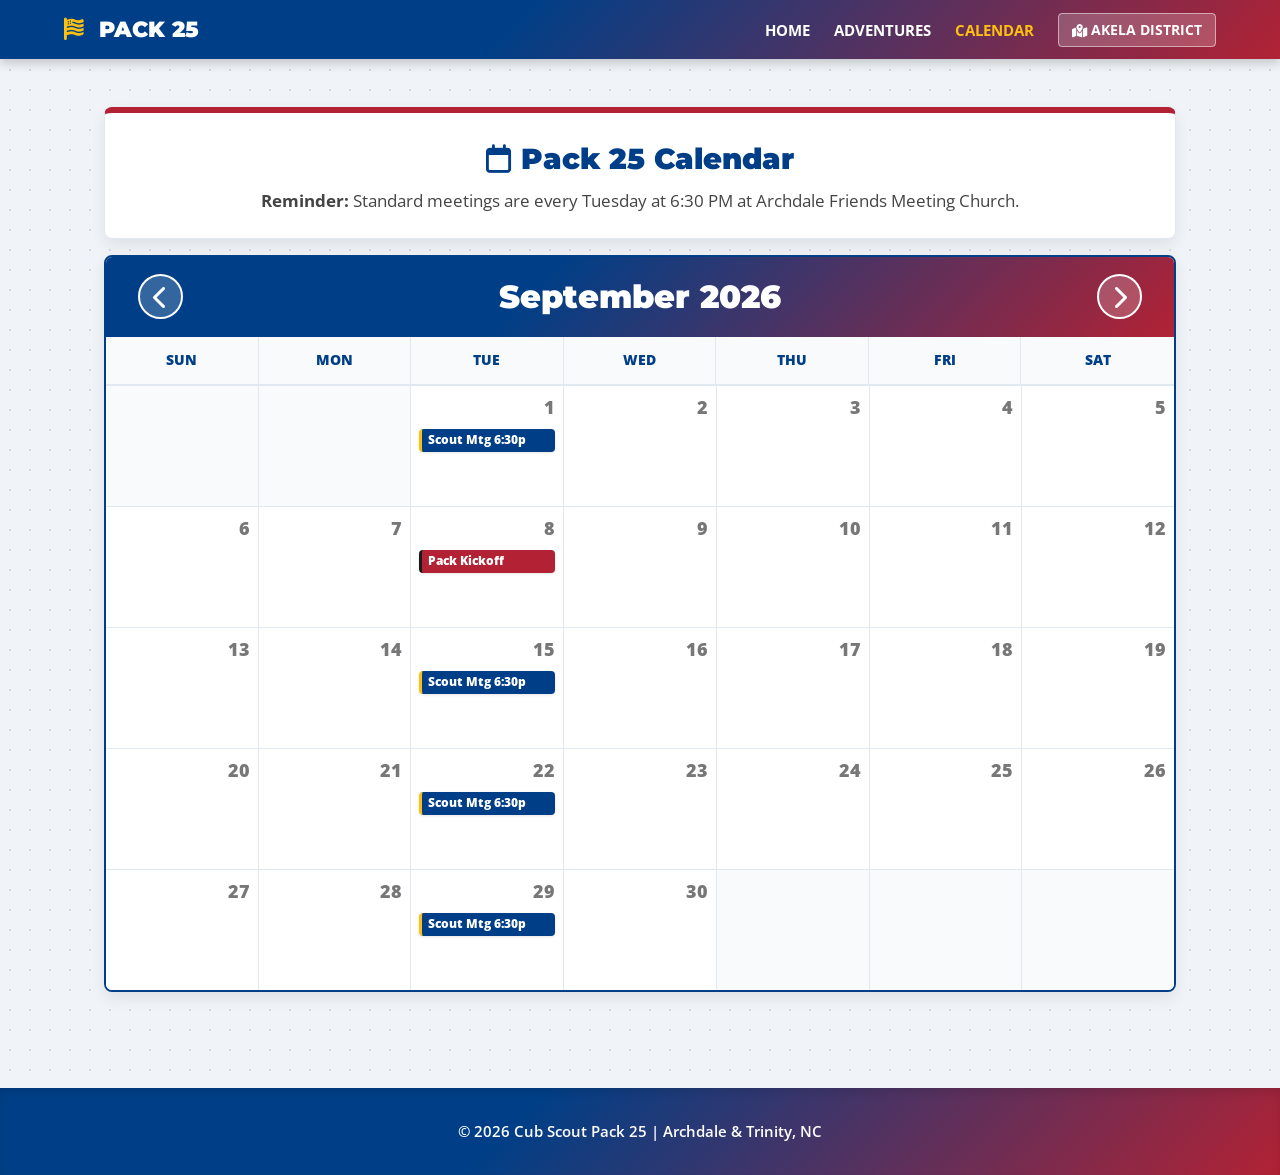
==== calendar.html @ d4fc346e "Add files via upload" ====
<!DOCTYPE html>
<html lang="en">
<head>
    <meta charset="UTF-8">
    <meta name="viewport" content="width=device-width, initial-scale=1.0">
    <title>Traditional Calendar | Pack 25</title>
    <link rel="stylesheet" href="styles.css">
    <link href="https://fonts.googleapis.com/css2?family=Alfa+Slab+One&family=Montserrat:wght@600;800;900&family=Open+Sans:wght@400;600;700&display=swap" rel="stylesheet">
    <link rel="stylesheet" href="https://cdnjs.cloudflare.com/ajax/libs/font-awesome/6.4.0/css/all.min.css">
</head>
<body class="textured-bg">
    <nav class="navbar patriotic-bg">
        <div class="logo"><i class="fa-solid fa-flag-usa"></i> PACK 25</div>
        <ul class="nav-links">
            <li><a href="index.html">Home</a></li>
            <li><a href="dens.html">Adventures</a></li>
            <li><a href="calendar.html" class="active">Calendar</a></li>
            <li><a href="https://www.bsaonsc.org/akela" target="_blank" class="district-link"><i class="fa-solid fa-map-location-dot"></i> Akela District</a></li>
        </ul>
    </nav>

    <section class="section container">
        <div class="card title-card patriotic-card text-center mb-2">
            <h2><i class="fa-regular fa-calendar"></i> Pack 25 Calendar</h2>
            <p><strong>Reminder:</strong> Standard meetings are every Tuesday at 6:30 PM at Archdale Friends Meeting Church.</p>
        </div>
        
        <!-- Traditional Interactive Calendar -->
        <div class="interactive-calendar card">
            <div class="calendar-header patriotic-bg">
                <button id="prev-month" class="btn-cal"><i class="fa-solid fa-chevron-left"></i></button>
                <h2 id="month-year-display">September 2026</h2>
                <button id="next-month" class="btn-cal"><i class="fa-solid fa-chevron-right"></i></button>
            </div>
            <div class="calendar-days-header">
                <div>Sun</div><div>Mon</div><div>Tue</div><div>Wed</div><div>Thu</div><div>Fri</div><div>Sat</div>
            </div>
            <div id="calendar-grid" class="calendar-grid">
                <!-- Populated via JS -->
            </div>
        </div>

    </section>

    <footer class="footer patriotic-bg mt-4">
        <p>&copy; 2026 Cub Scout Pack 25 | Archdale & Trinity, NC</p>
    </footer>

    <script src="script.js"></script>
</body>
</html>
---- styles.css ----
:root {
    --primary: #003F87; /* Scout Blue */
    --secondary: #FDC010; /* Scout Gold */
    --patriotic-red: #B22234; /* Old Glory Red */
    --dark: #1A1A1A;
    --light: #F8FAFC;
    --white: #FFFFFF;
    --border: #E2E8F0;
}

* { margin: 0; padding: 0; box-sizing: border-box; }

body {
    font-family: 'Open Sans', sans-serif;
    color: var(--dark);
    background-color: var(--light);
    line-height: 1.5;
}

/* Texture pattern to eliminate "blank space" feel without clashing */
.textured-bg {
    background-color: #f0f4f8;
    background-image: radial-gradient(#d1d9e6 1px, transparent 1px);
    background-size: 20px 20px;
}

h1, h2, h3, .logo { font-family: 'Montserrat', sans-serif; }
.hero h1 { font-family: 'Alfa Slab One', cursive; letter-spacing: 2px; }

.patriotic-bg { background: linear-gradient(135deg, var(--primary) 40%, var(--patriotic-red) 100%); color: var(--white); }
.patriotic-text { text-shadow: 2px 2px 0px var(--patriotic-red), -1px -1px 0px var(--dark); }

.text-center { text-align: center; }
.mt-2 { margin-top: 1.5rem; }
.mt-4 { margin-top: 3rem; }
.pt-0 { padding-top: 0 !important; }

/* Navbar */
.navbar {
    padding: 0.8rem 5%;
    display: flex;
    justify-content: space-between;
    align-items: center;
    position: sticky;
    top: 0;
    z-index: 1000;
    box-shadow: 0 4px 10px rgba(0,0,0,0.2);
}
.logo { font-size: 1.4rem; font-weight: 900; }
.logo i { color: var(--secondary); margin-right: 8px; }
.nav-links { list-style: none; display: flex; gap: 1.5rem; margin: 0; align-items: center;}
.nav-links a { color: var(--white); text-decoration: none; font-weight: 700; font-size: 0.95rem; text-transform: uppercase; transition: 0.2s;}
.nav-links a:hover, .nav-links a.active { color: var(--secondary); }
.district-link { background: rgba(255,255,255,0.2); padding: 0.4rem 0.8rem; border-radius: 4px; font-size: 0.85rem !important; border: 1px solid rgba(255,255,255,0.5);}
.district-link:hover { background: var(--white); color: var(--primary) !important; }

/* Hero */
.hero {
    background: linear-gradient(rgba(0, 34, 75, 0.85), rgba(0, 34, 75, 0.85)), url('https://www.transparenttextures.com/patterns/stardust.png');
    background-color: var(--primary);
    padding: 5rem 20px;
    text-align: center;
    color: var(--white);
    border-bottom: 6px solid var(--patriotic-red);
    box-shadow: inset 0 -10px 20px rgba(0,0,0,0.2);
}
.hero-content { max-width: 800px; margin: 0 auto; }
.hero h1 { font-size: 4.5rem; color: var(--white); margin-bottom: 0.5rem; line-height: 1.1; }
.hero .subtitle { font-size: 1.3rem; font-weight: 800; margin-bottom: 2rem; color: var(--secondary); text-transform: uppercase; letter-spacing: 1px;}
.hero-buttons { display: flex; gap: 1rem; justify-content: center; }

/* Buttons */
.btn { display: inline-block; padding: 0.8rem 1.8rem; border-radius: 6px; text-decoration: none; font-weight: 800; font-size: 1rem; text-transform: uppercase; transition: 0.2s; text-align: center; border: none; cursor: pointer;}
.btn-primary { background: var(--secondary); color: var(--primary); box-shadow: 0 4px 6px rgba(0,0,0,0.1); }
.btn-primary:hover { background: var(--white); transform: translateY(-2px); }
.btn-red { background: var(--patriotic-red); color: var(--white); box-shadow: 0 4px 6px rgba(0,0,0,0.1); }
.btn-red:hover { background: var(--white); color: var(--patriotic-red); transform: translateY(-2px); }
.btn-white { background: var(--white); color: var(--primary); }
.btn-white:hover { background: var(--secondary); color: var(--primary); }
.btn-full { display: block; width: 100%; margin-top: 1rem; }

/* Layout & Cards */
.section { padding: 3rem 5%; }
.container { max-width: 1200px; margin: 0 auto; }
.grid-2-uneven { display: grid; grid-template-columns: 3fr 2fr; gap: 2rem; align-items: start; }
.grid-3 { display: grid; grid-template-columns: repeat(auto-fit, minmax(300px, 1fr)); gap: 1.5rem; }
.grid-4 { display: grid; grid-template-columns: repeat(auto-fit, minmax(240px, 1fr)); gap: 1.5rem; }

.card { background: var(--white); padding: 2rem; border-radius: 8px; box-shadow: 0 6px 15px rgba(0,0,0,0.08); border: 1px solid var(--border); }
.patriotic-card { border-top: 6px solid var(--patriotic-red); }
.card h2 { color: var(--primary); margin-bottom: 1rem; font-size: 1.8rem; font-weight: 900; display: flex; align-items: center; gap: 10px;}
.card h3 { color: var(--dark); font-size: 1.3rem; margin-bottom: 0.8rem;}
.card p { margin-bottom: 1rem; font-size: 1.05rem; color: #444; }

.divider { border: 0; height: 1px; background: var(--border); margin: 2rem 0; }

/* Location Box */
.location-box { background: var(--light); padding: 1.5rem; border-radius: 6px; border-left: 4px solid var(--primary); }
.meeting-time { font-size: 1.2rem !important; color: var(--patriotic-red) !important; margin-bottom: 0.5rem !important;}
.meeting-address { font-size: 1.1rem !important; line-height: 1.6; }

/* Action/Map Cards */
.map-card { padding: 0.5rem; border-top: 6px solid var(--primary); margin-bottom: 1.5rem;}
.action-card { color: var(--white); text-align: center; border-radius: 8px;}
.action-card h3 { color: var(--secondary); font-size: 1.6rem; }
.action-card p { color: var(--white); opacity: 0.9; margin-bottom: 1.5rem;}

.header-compact { text-align: center; margin-bottom: 2rem; }
.header-compact h2 { color: var(--primary); font-size: 2.5rem; font-weight: 900; text-transform: uppercase; }

/* Feature Cards */
.feature-card { text-align: center; padding: 2rem 1.5rem; border-bottom: 4px solid var(--secondary); transition: transform 0.3s;}
.feature-card:hover { transform: translateY(-5px); }
.card-icon { font-size: 3rem; color: var(--primary); margin-bottom: 1rem; }
.feature-card:nth-child(even) .card-icon { color: var(--patriotic-red); }

/* Dens */
.title-card { padding: 1.5rem; margin-bottom: 1rem; }
.title-card h2 { justify-content: center; margin-bottom: 0.5rem; }
.title-card p { margin-bottom: 0; }

.den-card { background: var(--white); border-radius: 8px; padding: 1.5rem; border: 1px solid var(--border); border-top: 5px solid var(--primary); box-shadow: 0 4px 10px rgba(0,0,0,0.05); }
.den-card:nth-child(even) { border-top-color: var(--patriotic-red); }
.highlight-card { background: #FFFAEC; border: 2px solid var(--secondary) !important; border-top: 5px solid var(--secondary) !important; box-shadow: 0 8px 20px rgba(253, 192, 16, 0.2);}
.den-header { display: flex; align-items: center; gap: 12px; margin-bottom: 0.2rem; }
.den-header h3 { font-size: 1.8rem; color: var(--primary); font-weight: 900; margin:0;}
.badge-icon { width: 40px; height: 40px; border-radius: 50%; background: var(--primary); color: var(--white); display: flex; align-items: center; justify-content: center; font-weight: 800; font-size: 1.2rem; }
.den-card:nth-child(even) .badge-icon { background: var(--patriotic-red); }
.grade { font-size: 0.95rem; color: #666; margin-bottom: 1rem; font-weight: 800; text-transform: uppercase; letter-spacing: 1px; border-bottom: 1px solid var(--border); padding-bottom: 0.5rem;}

.adv-list { list-style: none; display: flex; flex-direction: column; gap: 0.4rem; }
.adv-list a { display: block; padding: 0.6rem 1rem; background: var(--light); color: var(--primary); text-decoration: none; border-radius: 4px; font-weight: 700; font-size: 0.95rem; border: 1px solid var(--border); transition: 0.2s; }
.adv-list a::before { content: '\f08e'; font-family: 'Font Awesome 6 Free'; font-weight: 900; margin-right: 10px; color: #999; font-size: 0.8rem; }
.adv-list a:hover { background: var(--primary); color: var(--white); border-color: var(--primary); box-shadow: 0 2px 5px rgba(0,0,0,0.1);}
.adv-list a:hover::before { color: var(--secondary); }

/* Interactive Traditional Calendar */
.interactive-calendar { padding: 0; overflow: hidden; border: 2px solid var(--primary); }
.calendar-header { display: flex; justify-content: space-between; align-items: center; padding: 1rem 2rem; }
.calendar-header h2 { color: var(--white); margin: 0; font-size: 2rem; }
.btn-cal { background: rgba(255,255,255,0.2); border: 2px solid var(--white); color: var(--white); font-size: 1.5rem; width: 45px; height: 45px; border-radius: 50%; cursor: pointer; transition: 0.2s; display: flex; align-items: center; justify-content: center;}
.btn-cal:hover { background: var(--white); color: var(--primary); }

.calendar-days-header { display: grid; grid-template-columns: repeat(7, 1fr); background: var(--light); border-bottom: 2px solid var(--border); }
.calendar-days-header div { text-align: center; padding: 0.8rem 0; font-weight: 800; color: var(--primary); text-transform: uppercase; font-size: 0.9rem; border-right: 1px solid var(--border);}
.calendar-days-header div:last-child { border-right: none; }

.calendar-grid { display: grid; grid-template-columns: repeat(7, 1fr); background: var(--border); gap: 1px; }
.cal-cell { background: var(--white); min-height: 120px; padding: 0.5rem; display: flex; flex-direction: column; gap: 4px; transition: background 0.2s;}
.cal-cell:hover { background: #fcfcfc; }
.cal-cell.empty { background: var(--light); }
.cal-cell.today { background: #FFF9E6; }
.cal-date-num { font-weight: 800; color: #777; font-size: 1.1rem; align-self: flex-end; margin-bottom: 5px; }
.cal-cell.today .cal-date-num { color: var(--patriotic-red); background: var(--secondary); width: 25px; height: 25px; display: flex; align-items: center; justify-content: center; border-radius: 50%;}

.event-pill { font-size: 0.75rem; font-weight: 800; padding: 4px 6px; border-radius: 4px; color: var(--white); line-height: 1.2; word-wrap: break-word; box-shadow: 0 1px 3px rgba(0,0,0,0.1);}
.event-special { background-color: var(--patriotic-red); border-left: 3px solid var(--dark); }
.event-meeting { background-color: var(--primary); border-left: 3px solid var(--secondary); }

/* Footer */
.footer { padding: 2rem; text-align: center; font-size: 0.95rem; font-weight: 600; box-shadow: inset 0 5px 10px rgba(0,0,0,0.1);}

@media (max-width: 900px) {
    .grid-2-uneven { grid-template-columns: 1fr; }
    .hero h1 { font-size: 3.5rem; }
}
@media (max-width: 768px) {
    .nav-links { display: none; }
    .hero h1 { font-size: 2.8rem; }
    .cal-cell { min-height: 80px; padding: 0.2rem; }
    .cal-date-num { font-size: 0.9rem; }
    .event-pill { font-size: 0.65rem; padding: 2px 4px; }
    .calendar-days-header div { font-size: 0.7rem; padding: 0.5rem 0;}
}
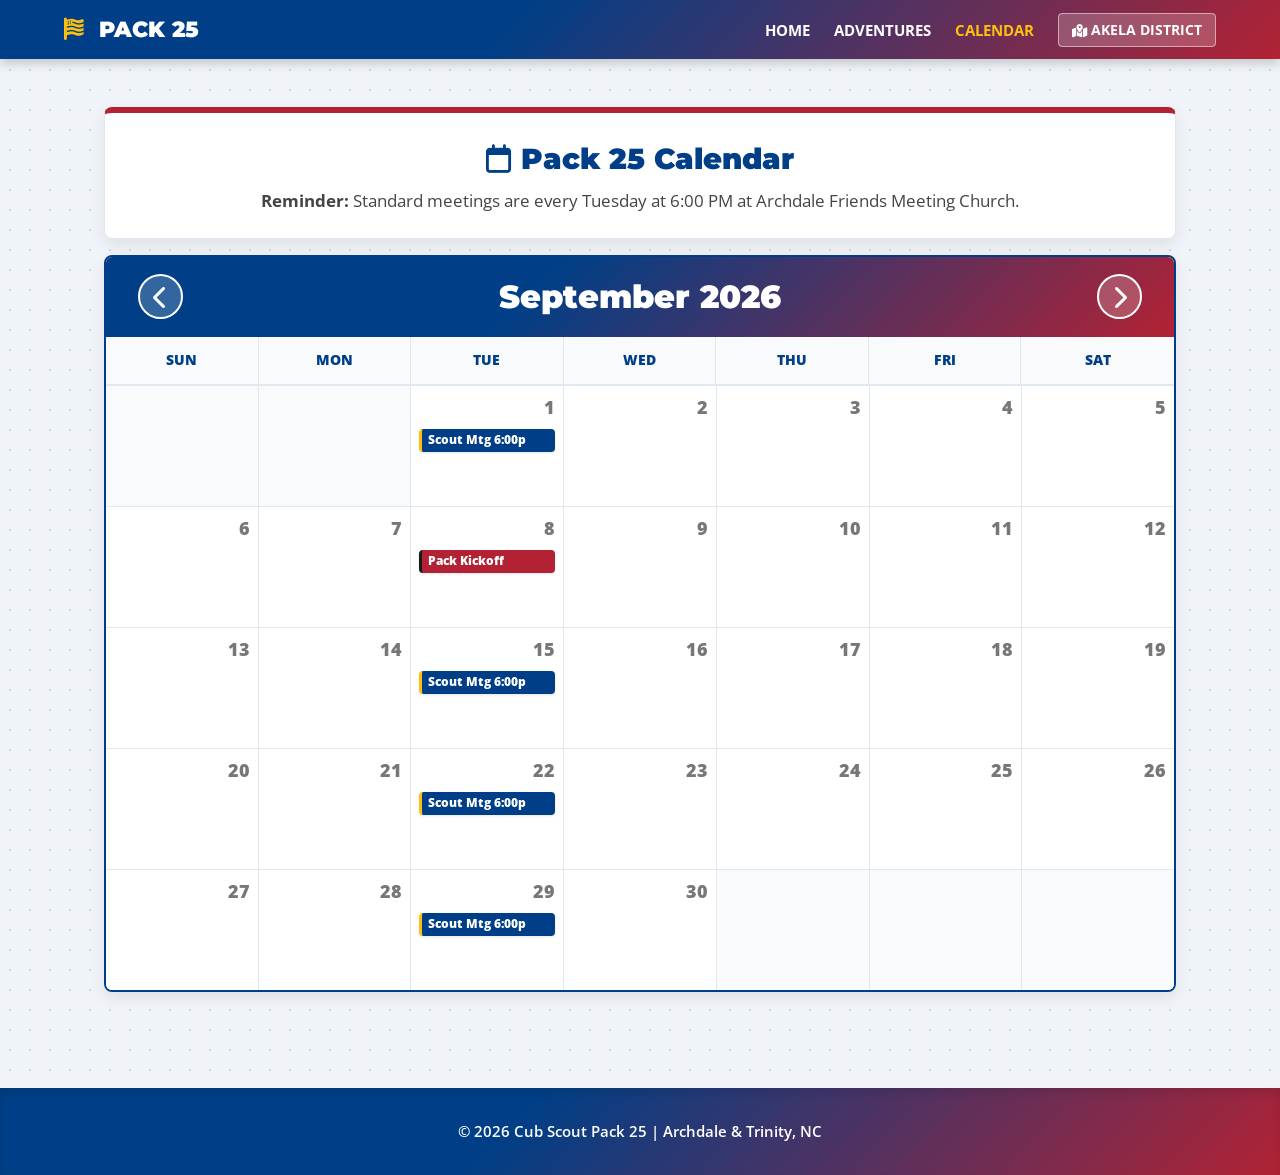
==== commit 875c697e: "Add files via upload" ====
--- a/calendar.html
+++ b/calendar.html
@@ -22,7 +22,7 @@
     <section class="section container">
         <div class="card title-card patriotic-card text-center mb-2">
             <h2><i class="fa-regular fa-calendar"></i> Pack 25 Calendar</h2>
-            <p><strong>Reminder:</strong> Standard meetings are every Tuesday at 6:30 PM at Archdale Friends Meeting Church.</p>
+            <p><strong>Reminder:</strong> Standard meetings are every Tuesday at 6:00 PM at Archdale Friends Meeting Church.</p>
         </div>
         
         <!-- Traditional Interactive Calendar -->
--- a/styles.css
+++ b/styles.css
@@ -34,6 +34,7 @@
 .mt-2 { margin-top: 1.5rem; }
 .mt-4 { margin-top: 3rem; }
 .pt-0 { padding-top: 0 !important; }
+.clearfix::after { content: ""; clear: both; display: table; }
 
 /* Navbar */
 .navbar {
@@ -58,15 +59,15 @@
 .hero {
     background: linear-gradient(rgba(0, 34, 75, 0.85), rgba(0, 34, 75, 0.85)), url('https://www.transparenttextures.com/patterns/stardust.png');
     background-color: var(--primary);
-    padding: 5rem 20px;
+    padding: 3rem 20px;
     text-align: center;
     color: var(--white);
     border-bottom: 6px solid var(--patriotic-red);
     box-shadow: inset 0 -10px 20px rgba(0,0,0,0.2);
 }
 .hero-content { max-width: 800px; margin: 0 auto; }
-.hero h1 { font-size: 4.5rem; color: var(--white); margin-bottom: 0.5rem; line-height: 1.1; }
-.hero .subtitle { font-size: 1.3rem; font-weight: 800; margin-bottom: 2rem; color: var(--secondary); text-transform: uppercase; letter-spacing: 1px;}
+.hero h1 { font-size: 3.5rem; color: var(--white); margin-bottom: 0.5rem; line-height: 1.1; }
+.hero .subtitle { font-size: 1.1rem; font-weight: 800; margin-bottom: 1.5rem; color: var(--secondary); text-transform: uppercase; letter-spacing: 1px;}
 .hero-buttons { display: flex; gap: 1rem; justify-content: center; }
 
 /* Buttons */
@@ -93,6 +94,10 @@
 .card p { margin-bottom: 1rem; font-size: 1.05rem; color: #444; }
 
 .divider { border: 0; height: 1px; background: var(--border); margin: 2rem 0; }
+
+/* Injected Logos */
+.about-logo { float: right; width: 150px; margin: 0 0 1rem 1.5rem; mix-blend-mode: multiply; }
+.dens-top-logo { display: block; width: 130px; margin: 0 auto 1rem; mix-blend-mode: multiply; }
 
 /* Location Box */
 .location-box { background: var(--light); padding: 1.5rem; border-radius: 6px; border-left: 4px solid var(--primary); }
@@ -167,6 +172,7 @@
 @media (max-width: 768px) {
     .nav-links { display: none; }
     .hero h1 { font-size: 2.8rem; }
+    .about-logo { float: none; display: block; margin: 0 auto 1.5rem; }
     .cal-cell { min-height: 80px; padding: 0.2rem; }
     .cal-date-num { font-size: 0.9rem; }
     .event-pill { font-size: 0.65rem; padding: 2px 4px; }
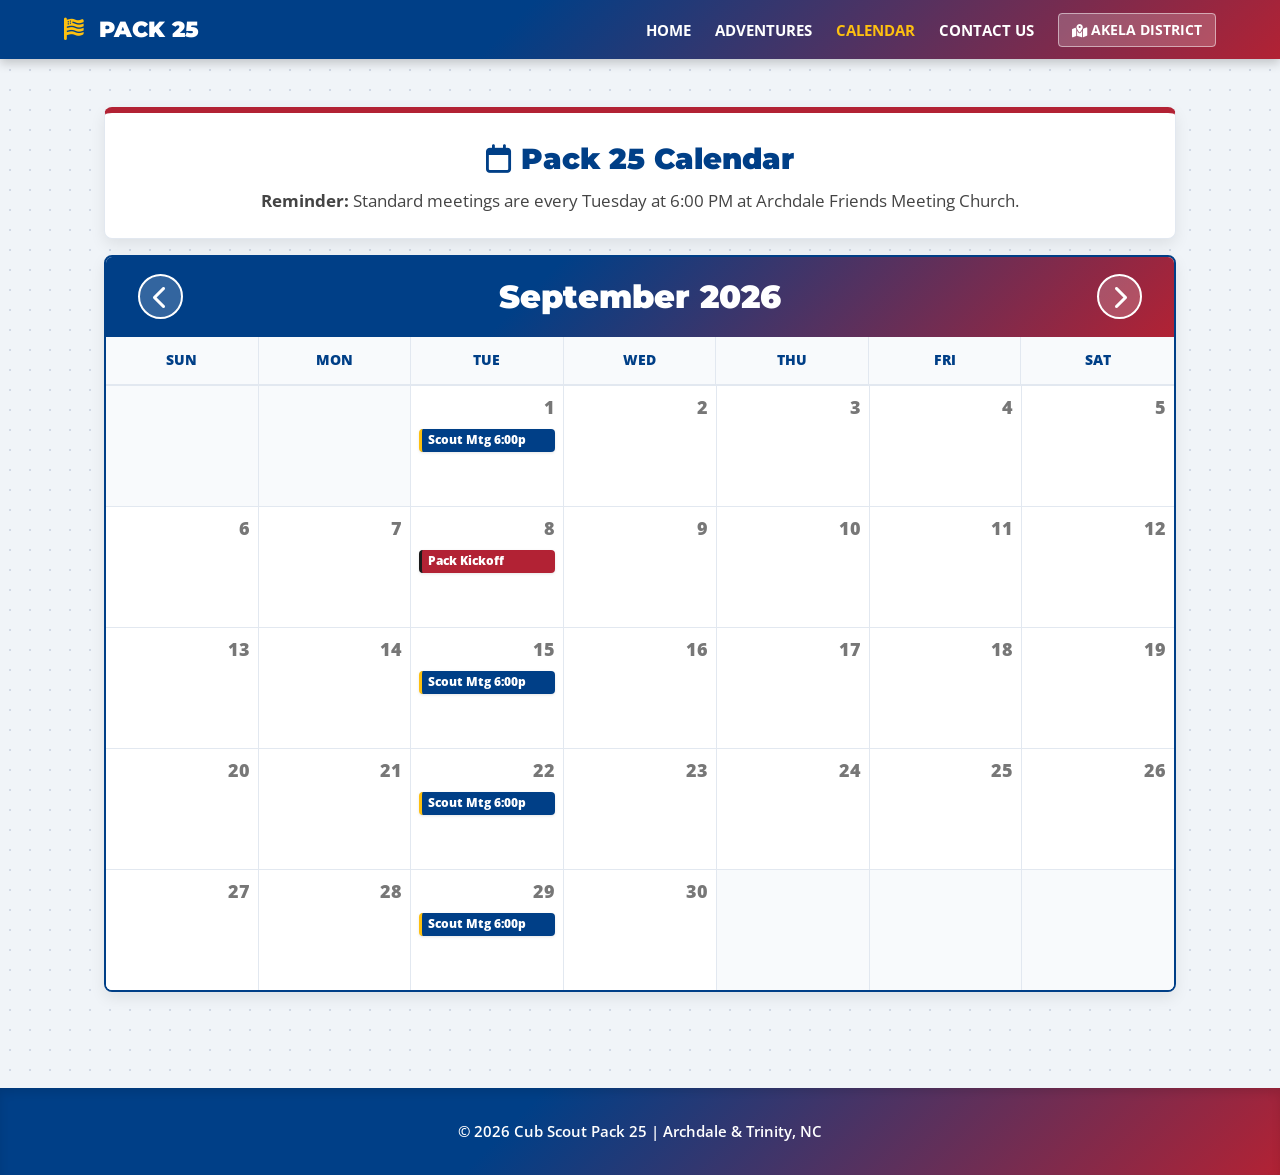
==== commit 7fc5b7ec: "Add files via upload" ====
--- a/calendar.html
+++ b/calendar.html
@@ -15,6 +15,7 @@
             <li><a href="index.html">Home</a></li>
             <li><a href="dens.html">Adventures</a></li>
             <li><a href="calendar.html" class="active">Calendar</a></li>
+            <li><a href="contact.html">Contact Us</a></li>
             <li><a href="https://www.bsaonsc.org/akela" target="_blank" class="district-link"><i class="fa-solid fa-map-location-dot"></i> Akela District</a></li>
         </ul>
     </nav>
--- a/styles.css
+++ b/styles.css
@@ -99,14 +99,15 @@
 .about-logo { float: right; width: 150px; margin: 0 0 1rem 1.5rem; mix-blend-mode: multiply; }
 .dens-top-logo { display: block; width: 130px; margin: 0 auto 1rem; mix-blend-mode: multiply; }
 
-/* Location Box */
+/* Location & Contact Box */
 .location-box { background: var(--light); padding: 1.5rem; border-radius: 6px; border-left: 4px solid var(--primary); }
 .meeting-time { font-size: 1.2rem !important; color: var(--patriotic-red) !important; margin-bottom: 0.5rem !important;}
 .meeting-address { font-size: 1.1rem !important; line-height: 1.6; }
+.contact-box { background: var(--light); padding: 1.5rem; border-radius: 6px; border-left: 4px solid var(--secondary); text-align: center;}
 
 /* Action/Map Cards */
 .map-card { padding: 0.5rem; border-top: 6px solid var(--primary); margin-bottom: 1.5rem;}
-.action-card { color: var(--white); text-align: center; border-radius: 8px;}
+.action-card { color: var(--white); text-align: center; border-radius: 8px; padding: 1.5rem;}
 .action-card h3 { color: var(--secondary); font-size: 1.6rem; }
 .action-card p { color: var(--white); opacity: 0.9; margin-bottom: 1.5rem;}
 
@@ -167,11 +168,11 @@
 
 @media (max-width: 900px) {
     .grid-2-uneven { grid-template-columns: 1fr; }
-    .hero h1 { font-size: 3.5rem; }
+    .hero h1 { font-size: 3rem; }
 }
 @media (max-width: 768px) {
     .nav-links { display: none; }
-    .hero h1 { font-size: 2.8rem; }
+    .hero h1 { font-size: 2.5rem; }
     .about-logo { float: none; display: block; margin: 0 auto 1.5rem; }
     .cal-cell { min-height: 80px; padding: 0.2rem; }
     .cal-date-num { font-size: 0.9rem; }
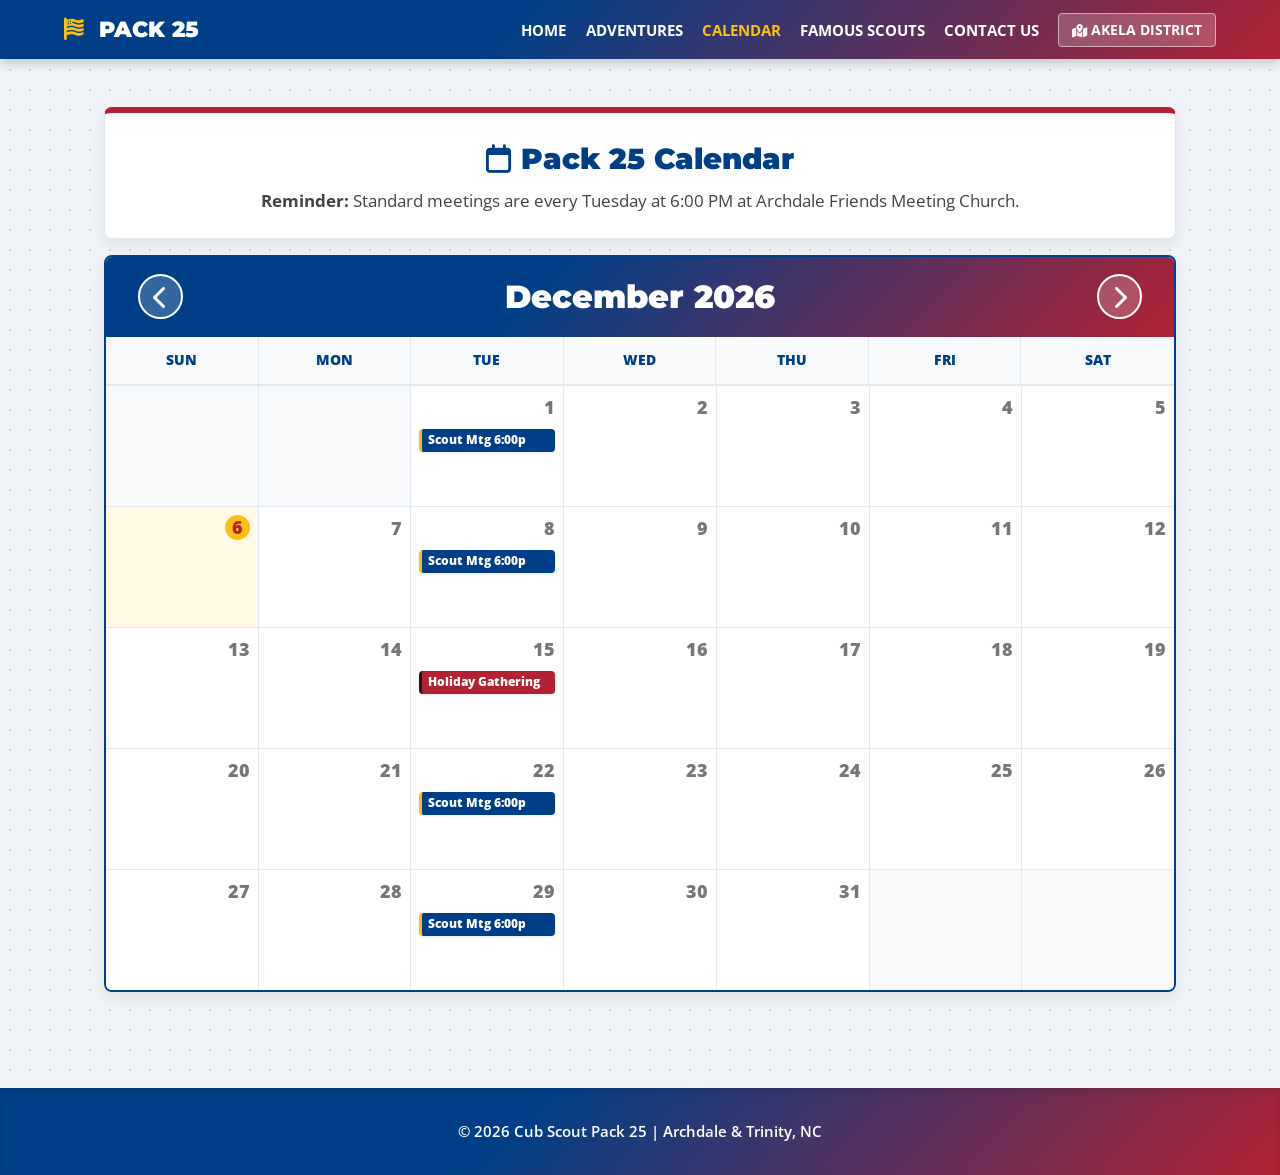
==== commit 3b55e432: "Add files via upload" ====
--- a/calendar.html
+++ b/calendar.html
@@ -15,8 +15,9 @@
             <li><a href="index.html">Home</a></li>
             <li><a href="dens.html">Adventures</a></li>
             <li><a href="calendar.html" class="active">Calendar</a></li>
+            <li><a href="famous.html">Famous Scouts</a></li>
             <li><a href="contact.html">Contact Us</a></li>
-            <li><a href="https://www.bsaonsc.org/akela" target="_blank" class="district-link"><i class="fa-solid fa-map-location-dot"></i> Akela District</a></li>
+            <li><a href="https://onsc.org/districts/" target="_blank" class="district-link"><i class="fa-solid fa-map-location-dot"></i> Akela District</a></li>
         </ul>
     </nav>
 
@@ -30,7 +31,7 @@
         <div class="interactive-calendar card">
             <div class="calendar-header patriotic-bg">
                 <button id="prev-month" class="btn-cal"><i class="fa-solid fa-chevron-left"></i></button>
-                <h2 id="month-year-display">September 2026</h2>
+                <h2 id="month-year-display"></h2>
                 <button id="next-month" class="btn-cal"><i class="fa-solid fa-chevron-right"></i></button>
             </div>
             <div class="calendar-days-header">
--- a/styles.css
+++ b/styles.css
@@ -17,7 +17,7 @@
     line-height: 1.5;
 }
 
-/* Texture pattern to eliminate "blank space" feel without clashing */
+/* Texture pattern */
 .textured-bg {
     background-color: #f0f4f8;
     background-image: radial-gradient(#d1d9e6 1px, transparent 1px);
@@ -49,7 +49,7 @@
 }
 .logo { font-size: 1.4rem; font-weight: 900; }
 .logo i { color: var(--secondary); margin-right: 8px; }
-.nav-links { list-style: none; display: flex; gap: 1.5rem; margin: 0; align-items: center;}
+.nav-links { list-style: none; display: flex; gap: 1.2rem; margin: 0; align-items: center; flex-wrap: wrap;}
 .nav-links a { color: var(--white); text-decoration: none; font-weight: 700; font-size: 0.95rem; text-transform: uppercase; transition: 0.2s;}
 .nav-links a:hover, .nav-links a.active { color: var(--secondary); }
 .district-link { background: rgba(255,255,255,0.2); padding: 0.4rem 0.8rem; border-radius: 4px; font-size: 0.85rem !important; border: 1px solid rgba(255,255,255,0.5);}
@@ -115,19 +115,18 @@
 .header-compact h2 { color: var(--primary); font-size: 2.5rem; font-weight: 900; text-transform: uppercase; }
 
 /* Feature Cards */
-.feature-card { text-align: center; padding: 2rem 1.5rem; border-bottom: 4px solid var(--secondary); transition: transform 0.3s;}
-.feature-card:hover { transform: translateY(-5px); }
+.feature-card { text-align: center; padding: 2rem 1.5rem; border-bottom: 4px solid var(--secondary); transition: transform 0.3s; background: var(--white); border-radius: 8px; box-shadow: 0 4px 10px rgba(0,0,0,0.05); border: 1px solid var(--border);}
+.feature-card:hover { transform: translateY(-5px); box-shadow: 0 8px 15px rgba(0,0,0,0.1); }
 .card-icon { font-size: 3rem; color: var(--primary); margin-bottom: 1rem; }
 .feature-card:nth-child(even) .card-icon { color: var(--patriotic-red); }
 
-/* Dens */
+/* Dens & Famous Scouts */
 .title-card { padding: 1.5rem; margin-bottom: 1rem; }
 .title-card h2 { justify-content: center; margin-bottom: 0.5rem; }
 .title-card p { margin-bottom: 0; }
 
 .den-card { background: var(--white); border-radius: 8px; padding: 1.5rem; border: 1px solid var(--border); border-top: 5px solid var(--primary); box-shadow: 0 4px 10px rgba(0,0,0,0.05); }
 .den-card:nth-child(even) { border-top-color: var(--patriotic-red); }
-.highlight-card { background: #FFFAEC; border: 2px solid var(--secondary) !important; border-top: 5px solid var(--secondary) !important; box-shadow: 0 8px 20px rgba(253, 192, 16, 0.2);}
 .den-header { display: flex; align-items: center; gap: 12px; margin-bottom: 0.2rem; }
 .den-header h3 { font-size: 1.8rem; color: var(--primary); font-weight: 900; margin:0;}
 .badge-icon { width: 40px; height: 40px; border-radius: 50%; background: var(--primary); color: var(--white); display: flex; align-items: center; justify-content: center; font-weight: 800; font-size: 1.2rem; }
@@ -171,7 +170,7 @@
     .hero h1 { font-size: 3rem; }
 }
 @media (max-width: 768px) {
-    .nav-links { display: none; }
+    .nav-links { flex-direction: column; width: 100%; align-items: flex-start; gap: 0.5rem;}
     .hero h1 { font-size: 2.5rem; }
     .about-logo { float: none; display: block; margin: 0 auto 1.5rem; }
     .cal-cell { min-height: 80px; padding: 0.2rem; }
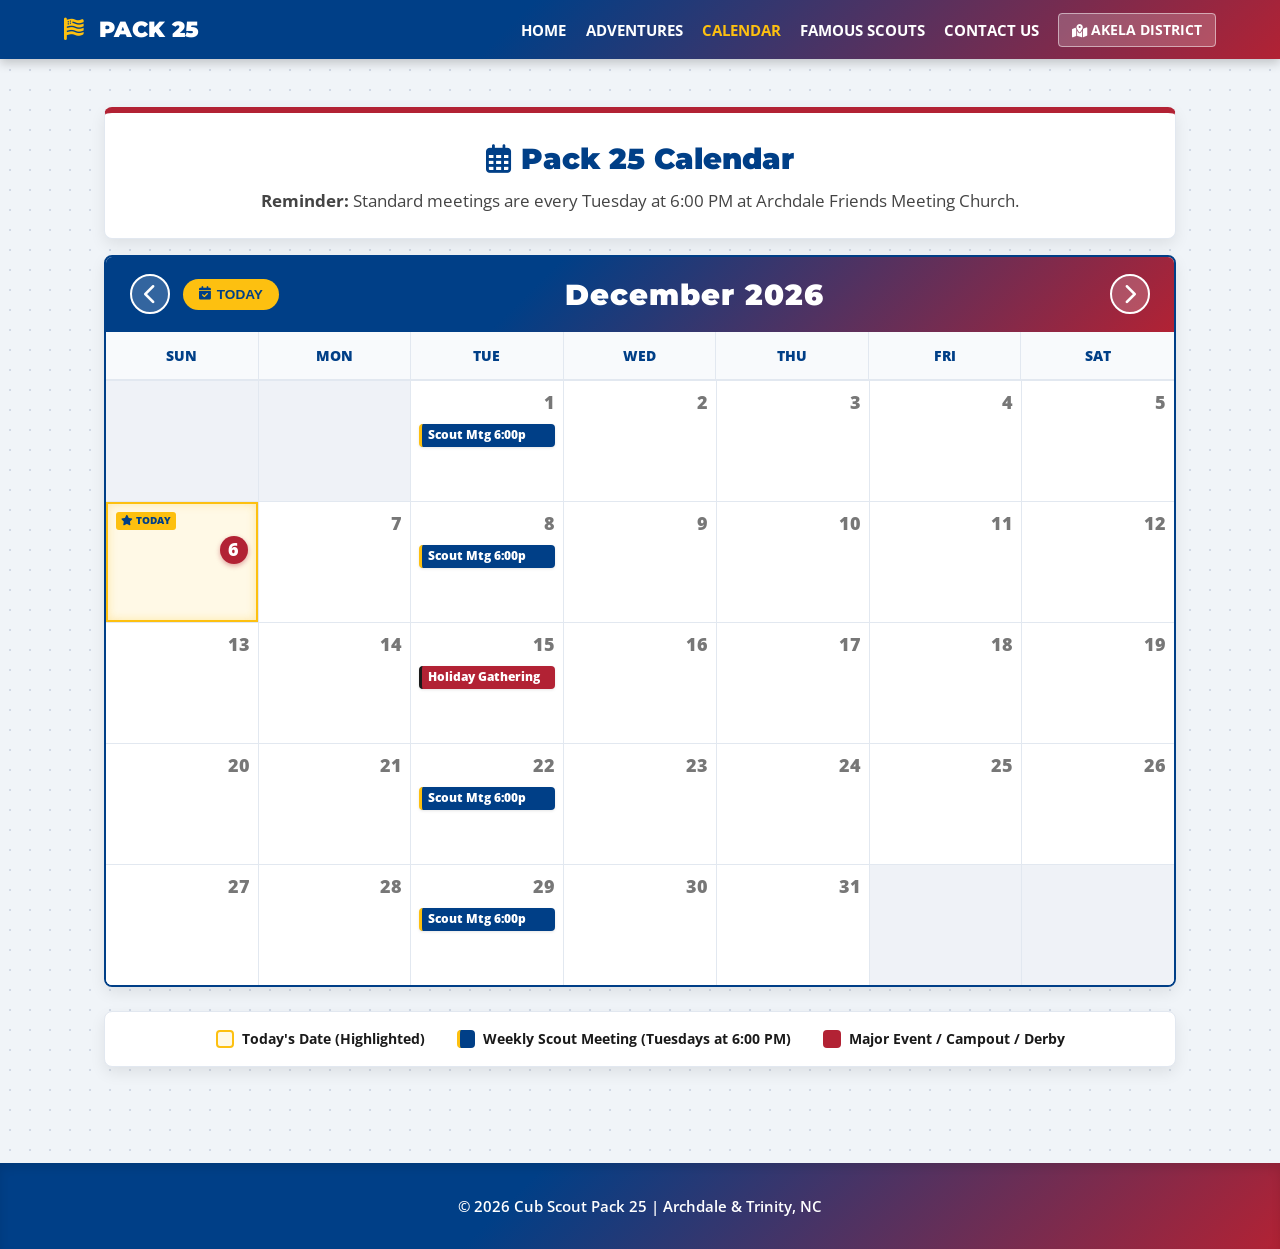
==== commit b8f60929: "Add files via upload" ====
--- a/calendar.html
+++ b/calendar.html
@@ -3,7 +3,7 @@
 <head>
     <meta charset="UTF-8">
     <meta name="viewport" content="width=device-width, initial-scale=1.0">
-    <title>Traditional Calendar | Pack 25</title>
+    <title>Pack Calendar | Pack 25</title>
     <link rel="stylesheet" href="styles.css">
     <link href="https://fonts.googleapis.com/css2?family=Alfa+Slab+One&family=Montserrat:wght@600;800;900&family=Open+Sans:wght@400;600;700&display=swap" rel="stylesheet">
     <link rel="stylesheet" href="https://cdnjs.cloudflare.com/ajax/libs/font-awesome/6.4.0/css/all.min.css">
@@ -23,25 +23,35 @@
 
     <section class="section container">
         <div class="card title-card patriotic-card text-center mb-2">
-            <h2><i class="fa-regular fa-calendar"></i> Pack 25 Calendar</h2>
+            <h2><i class="fa-regular fa-calendar-days"></i> Pack 25 Calendar</h2>
             <p><strong>Reminder:</strong> Standard meetings are every Tuesday at 6:00 PM at Archdale Friends Meeting Church.</p>
         </div>
         
         <!-- Traditional Interactive Calendar -->
         <div class="interactive-calendar card">
             <div class="calendar-header patriotic-bg">
-                <button id="prev-month" class="btn-cal"><i class="fa-solid fa-chevron-left"></i></button>
-                <h2 id="month-year-display"></h2>
-                <button id="next-month" class="btn-cal"><i class="fa-solid fa-chevron-right"></i></button>
+                <div class="cal-nav-left">
+                    <button id="prev-month" class="btn-cal" title="Previous Month"><i class="fa-solid fa-chevron-left"></i></button>
+                    <button id="today-btn" class="btn-today"><i class="fa-solid fa-calendar-check"></i> Today</button>
+                </div>
+                <h2 id="month-year-display">Calendar</h2>
+                <div class="cal-nav-right">
+                    <button id="next-month" class="btn-cal" title="Next Month"><i class="fa-solid fa-chevron-right"></i></button>
+                </div>
             </div>
             <div class="calendar-days-header">
                 <div>Sun</div><div>Mon</div><div>Tue</div><div>Wed</div><div>Thu</div><div>Fri</div><div>Sat</div>
             </div>
             <div id="calendar-grid" class="calendar-grid">
-                <!-- Populated via JS -->
+                <!-- Dynamically generated by script.js -->
             </div>
         </div>
 
+        <div class="calendar-legend card mt-2">
+            <div class="legend-item"><span class="legend-box legend-today"></span> Today's Date (Highlighted)</div>
+            <div class="legend-item"><span class="legend-box legend-meeting"></span> Weekly Scout Meeting (Tuesdays at 6:00 PM)</div>
+            <div class="legend-item"><span class="legend-box legend-special"></span> Major Event / Campout / Derby</div>
+        </div>
     </section>
 
     <footer class="footer patriotic-bg mt-4">
--- a/styles.css
+++ b/styles.css
@@ -117,10 +117,10 @@
 /* Feature Cards */
 .feature-card { text-align: center; padding: 2rem 1.5rem; border-bottom: 4px solid var(--secondary); transition: transform 0.3s; background: var(--white); border-radius: 8px; box-shadow: 0 4px 10px rgba(0,0,0,0.05); border: 1px solid var(--border);}
 .feature-card:hover { transform: translateY(-5px); box-shadow: 0 8px 15px rgba(0,0,0,0.1); }
-.card-icon { font-size: 3rem; color: var(--primary); margin-bottom: 1rem; }
+.card-icon { font-size: 2.5rem; color: var(--primary); margin-bottom: 0.8rem; }
 .feature-card:nth-child(even) .card-icon { color: var(--patriotic-red); }
 
-/* Dens & Famous Scouts */
+/* Dens & Rank Cards */
 .title-card { padding: 1.5rem; margin-bottom: 1rem; }
 .title-card h2 { justify-content: center; margin-bottom: 0.5rem; }
 .title-card p { margin-bottom: 0; }
@@ -139,28 +139,57 @@
 .adv-list a:hover { background: var(--primary); color: var(--white); border-color: var(--primary); box-shadow: 0 2px 5px rgba(0,0,0,0.1);}
 .adv-list a:hover::before { color: var(--secondary); }
 
+/* Famous Scouts Cards & Search */
+.search-box-wrapper { position: relative; max-width: 550px; margin: 1rem auto 0; }
+.search-icon { position: absolute; left: 15px; top: 50%; transform: translateY(-50%); color: var(--primary); font-size: 1.1rem; }
+.famous-search-input { width: 100%; padding: 0.8rem 1rem 0.8rem 45px; border-radius: 50px; border: 2px solid var(--border); font-size: 1rem; outline: none; transition: 0.2s; font-family: inherit;}
+.famous-search-input:focus { border-color: var(--primary); box-shadow: 0 0 10px rgba(0,63,135,0.15); }
+
+.famous-card { text-align: center; display: flex; flex-direction: column; justify-content: space-between; transition: 0.3s; padding: 1.8rem; border-top: 5px solid var(--primary); }
+.famous-card:hover { transform: translateY(-5px); box-shadow: 0 10px 20px rgba(0,0,0,0.1); }
+.famous-card h3 { font-size: 1.4rem; color: var(--dark); margin-bottom: 0.2rem; }
+.scout-rank { font-size: 0.9rem; font-weight: 800; text-transform: uppercase; margin-bottom: 0.8rem; letter-spacing: 0.5px; }
+.scout-desc { font-size: 0.95rem; color: #555; margin-bottom: 1.5rem; flex-grow: 1; }
+.wiki-btn { display: inline-flex; align-items: center; justify-content: center; gap: 8px; padding: 0.6rem 1rem; background: var(--light); border: 1px solid var(--border); border-radius: 6px; color: var(--primary); text-decoration: none; font-weight: 700; font-size: 0.9rem; transition: 0.2s; margin-top: auto;}
+.wiki-btn:hover { background: var(--primary); color: var(--white); border-color: var(--primary); }
+
 /* Interactive Traditional Calendar */
 .interactive-calendar { padding: 0; overflow: hidden; border: 2px solid var(--primary); }
-.calendar-header { display: flex; justify-content: space-between; align-items: center; padding: 1rem 2rem; }
-.calendar-header h2 { color: var(--white); margin: 0; font-size: 2rem; }
-.btn-cal { background: rgba(255,255,255,0.2); border: 2px solid var(--white); color: var(--white); font-size: 1.5rem; width: 45px; height: 45px; border-radius: 50%; cursor: pointer; transition: 0.2s; display: flex; align-items: center; justify-content: center;}
+.calendar-header { display: flex; justify-content: space-between; align-items: center; padding: 1rem 1.5rem; }
+.calendar-header h2 { color: var(--white); margin: 0; font-size: 1.8rem; letter-spacing: 1px; }
+.cal-nav-left { display: flex; align-items: center; gap: 0.8rem; }
+.btn-cal { background: rgba(255,255,255,0.2); border: 2px solid var(--white); color: var(--white); font-size: 1.3rem; width: 40px; height: 40px; border-radius: 50%; cursor: pointer; transition: 0.2s; display: flex; align-items: center; justify-content: center;}
 .btn-cal:hover { background: var(--white); color: var(--primary); }
+.btn-today { background: var(--secondary); color: var(--primary); border: none; padding: 0.5rem 1rem; border-radius: 20px; font-weight: 800; font-size: 0.85rem; text-transform: uppercase; cursor: pointer; transition: 0.2s; display: flex; align-items: center; gap: 6px; }
+.btn-today:hover { background: var(--white); }
 
 .calendar-days-header { display: grid; grid-template-columns: repeat(7, 1fr); background: var(--light); border-bottom: 2px solid var(--border); }
 .calendar-days-header div { text-align: center; padding: 0.8rem 0; font-weight: 800; color: var(--primary); text-transform: uppercase; font-size: 0.9rem; border-right: 1px solid var(--border);}
 .calendar-days-header div:last-child { border-right: none; }
 
 .calendar-grid { display: grid; grid-template-columns: repeat(7, 1fr); background: var(--border); gap: 1px; }
-.cal-cell { background: var(--white); min-height: 120px; padding: 0.5rem; display: flex; flex-direction: column; gap: 4px; transition: background 0.2s;}
+.cal-cell { background: var(--white); min-height: 120px; padding: 0.5rem; display: flex; flex-direction: column; gap: 4px; transition: background 0.2s; position: relative;}
 .cal-cell:hover { background: #fcfcfc; }
-.cal-cell.empty { background: var(--light); }
-.cal-cell.today { background: #FFF9E6; }
+.cal-cell.empty { background: #f8fafc; opacity: 0.6; }
+
+/* Enhanced Today Highlight */
+.cal-cell.is-today { background: #FFF9E6 !important; border: 2px solid var(--secondary) !important; box-shadow: inset 0 0 10px rgba(253,192,16,0.3); }
+.cal-cell.is-today .cal-date-num { color: var(--white) !important; background: var(--patriotic-red) !important; width: 28px; height: 28px; display: flex; align-items: center; justify-content: center; border-radius: 50%; box-shadow: 0 2px 5px rgba(178,34,52,0.4); }
+.today-badge { font-size: 0.65rem; font-weight: 900; background: var(--secondary); color: var(--primary); padding: 1px 5px; border-radius: 3px; display: inline-block; text-transform: uppercase; margin-bottom: 2px; align-self: flex-start;}
+
 .cal-date-num { font-weight: 800; color: #777; font-size: 1.1rem; align-self: flex-end; margin-bottom: 5px; }
-.cal-cell.today .cal-date-num { color: var(--patriotic-red); background: var(--secondary); width: 25px; height: 25px; display: flex; align-items: center; justify-content: center; border-radius: 50%;}
 
 .event-pill { font-size: 0.75rem; font-weight: 800; padding: 4px 6px; border-radius: 4px; color: var(--white); line-height: 1.2; word-wrap: break-word; box-shadow: 0 1px 3px rgba(0,0,0,0.1);}
 .event-special { background-color: var(--patriotic-red); border-left: 3px solid var(--dark); }
 .event-meeting { background-color: var(--primary); border-left: 3px solid var(--secondary); }
+
+/* Legend */
+.calendar-legend { display: flex; justify-content: center; gap: 2rem; padding: 1rem; flex-wrap: wrap; font-size: 0.9rem; font-weight: 700; }
+.legend-item { display: flex; align-items: center; gap: 8px; }
+.legend-box { width: 18px; height: 18px; border-radius: 4px; display: inline-block; }
+.legend-today { background: #FFF9E6; border: 2px solid var(--secondary); }
+.legend-meeting { background: var(--primary); border-left: 3px solid var(--secondary); }
+.legend-special { background: var(--patriotic-red); }
 
 /* Footer */
 .footer { padding: 2rem; text-align: center; font-size: 0.95rem; font-weight: 600; box-shadow: inset 0 5px 10px rgba(0,0,0,0.1);}
@@ -177,4 +206,5 @@
     .cal-date-num { font-size: 0.9rem; }
     .event-pill { font-size: 0.65rem; padding: 2px 4px; }
     .calendar-days-header div { font-size: 0.7rem; padding: 0.5rem 0;}
-}
+    .calendar-legend { flex-direction: column; gap: 0.5rem; align-items: flex-start; }
+}
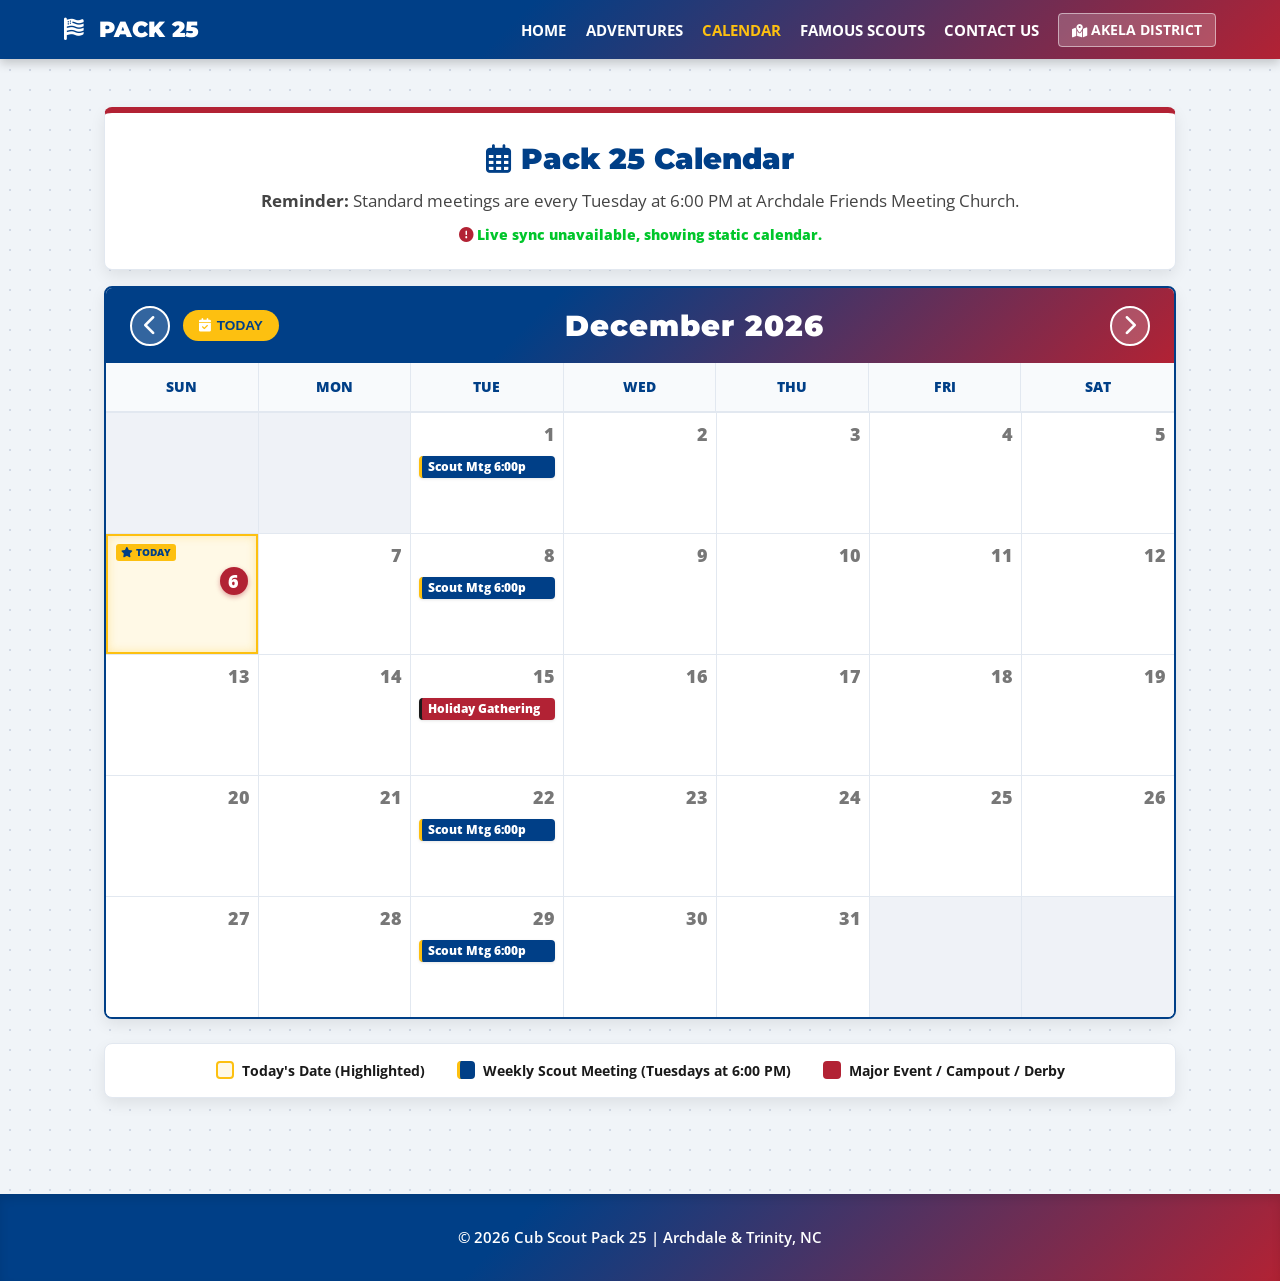
==== commit a61eb99c: "Add files via upload" ====
--- a/calendar.html
+++ b/calendar.html
@@ -25,6 +25,7 @@
         <div class="card title-card patriotic-card text-center mb-2">
             <h2><i class="fa-regular fa-calendar-days"></i> Pack 25 Calendar</h2>
             <p><strong>Reminder:</strong> Standard meetings are every Tuesday at 6:00 PM at Archdale Friends Meeting Church.</p>
+            <p id="sync-status" style="font-size: 0.9rem; color: #00C62B; font-weight: 800; margin-top: 10px;"><i class="fa-solid fa-rotate fa-spin"></i> Syncing with BAND App...</p>
         </div>
         
         <!-- Traditional Interactive Calendar -->
--- a/styles.css
+++ b/styles.css
@@ -26,15 +26,6 @@
 
 h1, h2, h3, .logo { font-family: 'Montserrat', sans-serif; }
 .hero h1 { font-family: 'Alfa Slab One', cursive; letter-spacing: 2px; }
-
-.patriotic-bg { background: linear-gradient(135deg, var(--primary) 40%, var(--patriotic-red) 100%); color: var(--white); }
-.patriotic-text { text-shadow: 2px 2px 0px var(--patriotic-red), -1px -1px 0px var(--dark); }
-
-.text-center { text-align: center; }
-.mt-2 { margin-top: 1.5rem; }
-.mt-4 { margin-top: 3rem; }
-.pt-0 { padding-top: 0 !important; }
-.clearfix::after { content: ""; clear: both; display: table; }
 
 /* Navbar */
 .navbar {
@@ -78,6 +69,8 @@
 .btn-red:hover { background: var(--white); color: var(--patriotic-red); transform: translateY(-2px); }
 .btn-white { background: var(--white); color: var(--primary); }
 .btn-white:hover { background: var(--secondary); color: var(--primary); }
+.btn-secondary { background: transparent; color: var(--white); border: 2px solid var(--white); }
+.btn-secondary:hover { background: var(--white); color: var(--primary); transform: translateY(-2px); }
 .btn-full { display: block; width: 100%; margin-top: 1rem; }
 
 /* Layout & Cards */
@@ -85,10 +78,9 @@
 .container { max-width: 1200px; margin: 0 auto; }
 .grid-2-uneven { display: grid; grid-template-columns: 3fr 2fr; gap: 2rem; align-items: start; }
 .grid-3 { display: grid; grid-template-columns: repeat(auto-fit, minmax(300px, 1fr)); gap: 1.5rem; }
-.grid-4 { display: grid; grid-template-columns: repeat(auto-fit, minmax(240px, 1fr)); gap: 1.5rem; }
+.grid-4 { display: grid; grid-template-columns: repeat(auto-fit, minmax(200px, 1fr)); gap: 1.5rem; }
 
 .card { background: var(--white); padding: 2rem; border-radius: 8px; box-shadow: 0 6px 15px rgba(0,0,0,0.08); border: 1px solid var(--border); }
-.patriotic-card { border-top: 6px solid var(--patriotic-red); }
 .card h2 { color: var(--primary); margin-bottom: 1rem; font-size: 1.8rem; font-weight: 900; display: flex; align-items: center; gap: 10px;}
 .card h3 { color: var(--dark); font-size: 1.3rem; margin-bottom: 0.8rem;}
 .card p { margin-bottom: 1rem; font-size: 1.05rem; color: #444; }
@@ -107,9 +99,9 @@
 
 /* Action/Map Cards */
 .map-card { padding: 0.5rem; border-top: 6px solid var(--primary); margin-bottom: 1.5rem;}
-.action-card { color: var(--white); text-align: center; border-radius: 8px; padding: 1.5rem;}
-.action-card h3 { color: var(--secondary); font-size: 1.6rem; }
-.action-card p { color: var(--white); opacity: 0.9; margin-bottom: 1.5rem;}
+.action-card { text-align: center; border-radius: 8px; padding: 1.5rem; border: none;}
+.action-card h3 { font-size: 1.6rem; }
+.action-card p { opacity: 0.9; margin-bottom: 1.5rem;}
 
 .header-compact { text-align: center; margin-bottom: 2rem; }
 .header-compact h2 { color: var(--primary); font-size: 2.5rem; font-weight: 900; text-transform: uppercase; }
@@ -194,6 +186,18 @@
 /* Footer */
 .footer { padding: 2rem; text-align: center; font-size: 0.95rem; font-weight: 600; box-shadow: inset 0 5px 10px rgba(0,0,0,0.1);}
 
+
+/* UTILITY CLASSES (Always at the bottom so they override base styles like .card) */
+.patriotic-card { border-top: 6px solid var(--patriotic-red) !important; }
+.patriotic-bg { background: linear-gradient(135deg, var(--primary) 40%, var(--patriotic-red) 100%) !important; color: var(--white) !important; border: none !important; }
+.patriotic-bg h2, .patriotic-bg h3, .patriotic-bg p, .patriotic-bg i, .patriotic-bg div { color: var(--white) !important; }
+.patriotic-text { text-shadow: 2px 2px 0px var(--patriotic-red), -1px -1px 0px var(--dark); }
+
+.text-center { text-align: center; }
+.mt-2 { margin-top: 1.5rem; }
+.mt-4 { margin-top: 3rem; }
+.pt-0 { padding-top: 0 !important; }
+
 @media (max-width: 900px) {
     .grid-2-uneven { grid-template-columns: 1fr; }
     .hero h1 { font-size: 3rem; }
@@ -208,3 +212,6 @@
     .calendar-days-header div { font-size: 0.7rem; padding: 0.5rem 0;}
     .calendar-legend { flex-direction: column; gap: 0.5rem; align-items: flex-start; }
 }
+
+/* Force action card visibility */
+.action-card.patriotic-bg h3, .action-card.patriotic-bg p { color: #ffffff !important; }
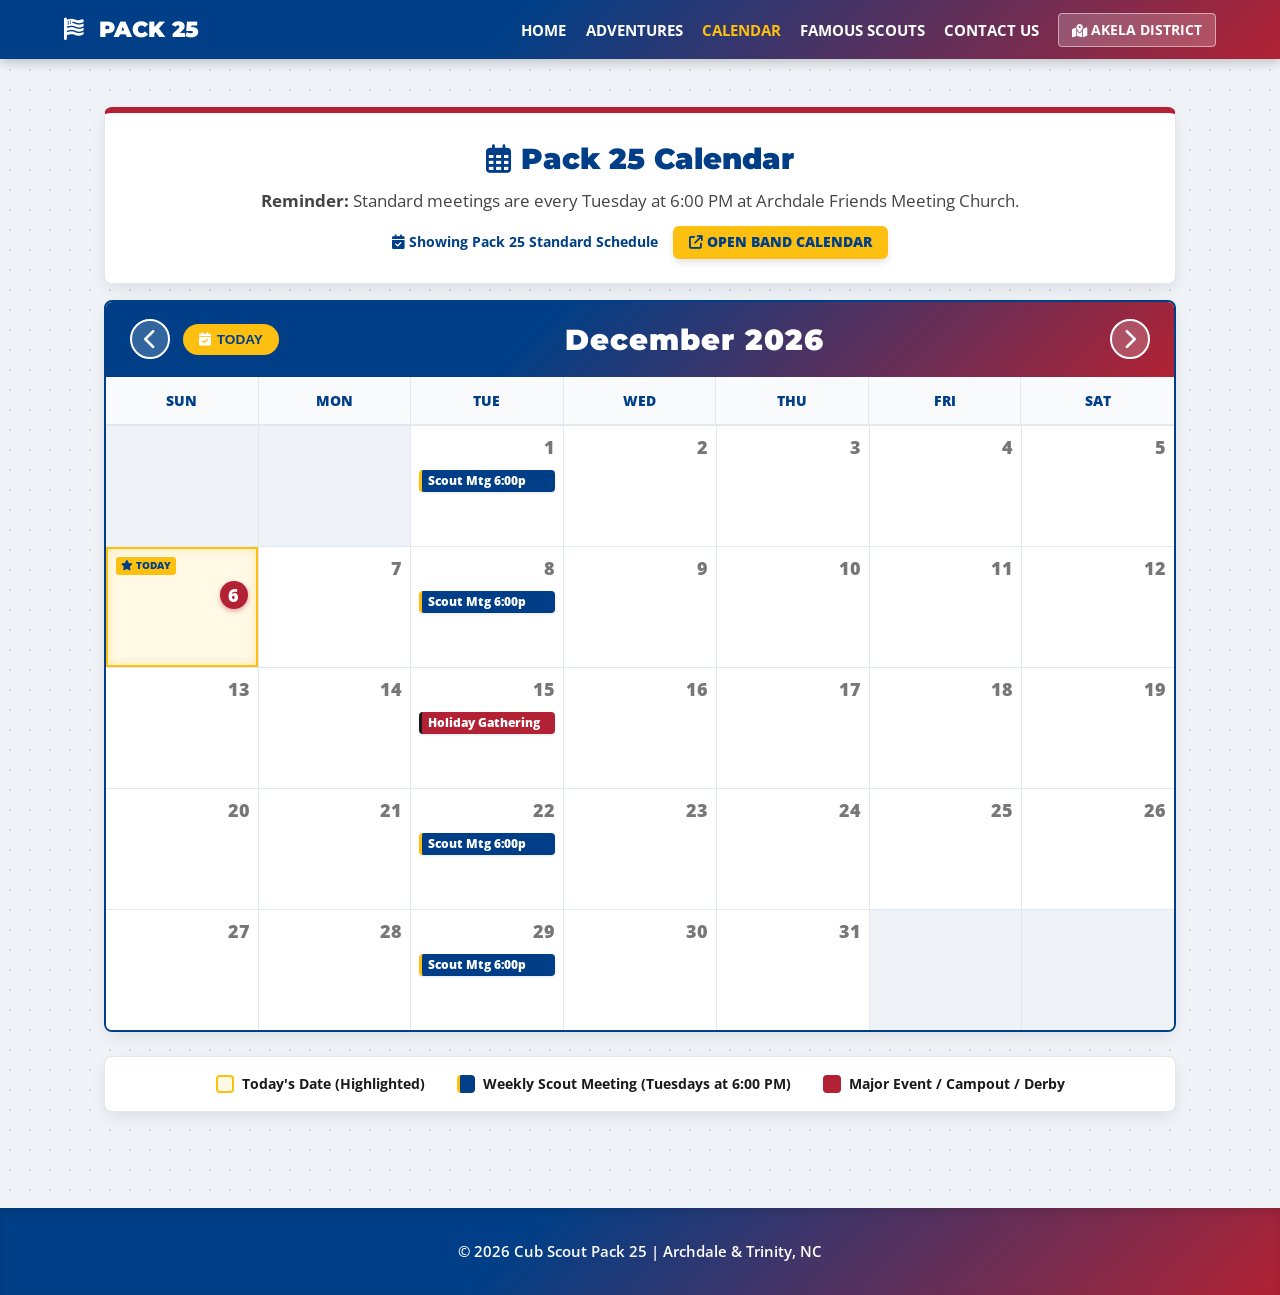
==== commit abbfa934: "Add files via upload" ====
--- a/calendar.html
+++ b/calendar.html
@@ -25,7 +25,10 @@
         <div class="card title-card patriotic-card text-center mb-2">
             <h2><i class="fa-regular fa-calendar-days"></i> Pack 25 Calendar</h2>
             <p><strong>Reminder:</strong> Standard meetings are every Tuesday at 6:00 PM at Archdale Friends Meeting Church.</p>
-            <p id="sync-status" style="font-size: 0.9rem; color: #00C62B; font-weight: 800; margin-top: 10px;"><i class="fa-solid fa-rotate fa-spin"></i> Syncing with BAND App...</p>
+            <div style="margin-top: 12px; display: flex; justify-content: center; align-items: center; gap: 15px; flex-wrap: wrap;">
+                <span id="sync-status" style="font-size: 0.9rem; color: var(--primary); font-weight: 700;"><i class="fa-solid fa-rotate fa-spin"></i> Checking BAND Calendar...</span>
+                <a href="https://band.us/n/a6afbbhfA8t8B" target="_blank" class="btn btn-primary" style="padding: 0.4rem 1rem; font-size: 0.85rem;"><i class="fa-solid fa-arrow-up-right-from-square"></i> Open BAND Calendar</a>
+            </div>
         </div>
         
         <!-- Traditional Interactive Calendar -->
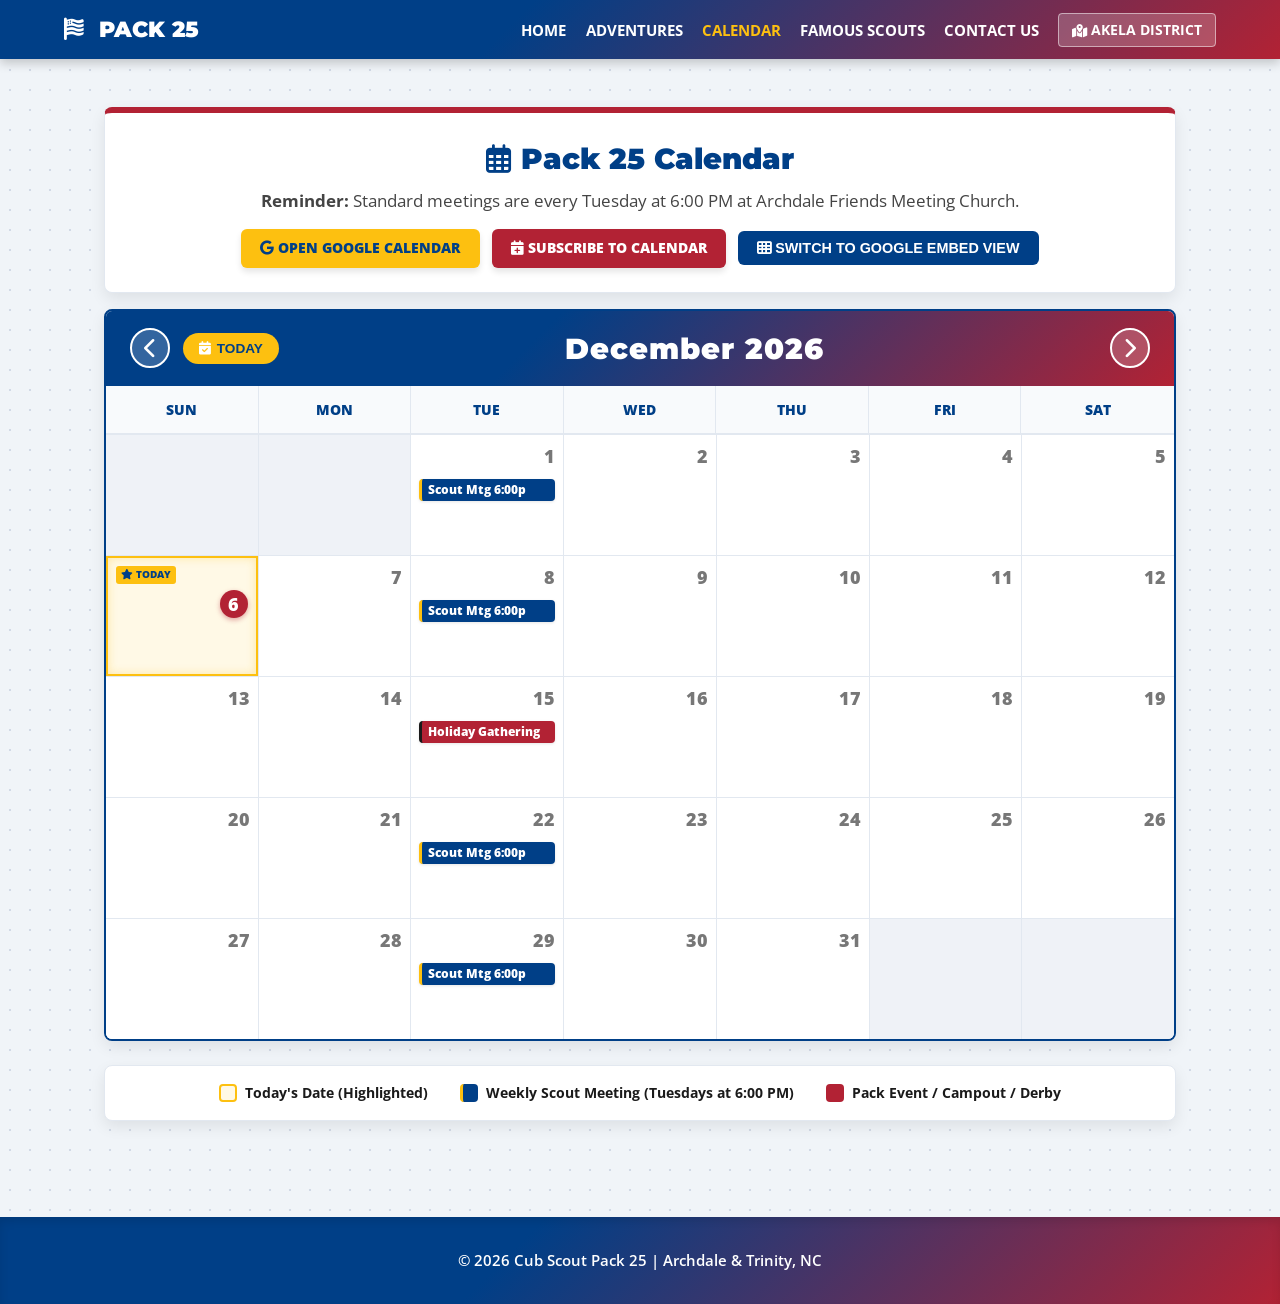
==== commit 8c1846a0: "Add files via upload" ====
--- a/calendar.html
+++ b/calendar.html
@@ -25,36 +25,55 @@
         <div class="card title-card patriotic-card text-center mb-2">
             <h2><i class="fa-regular fa-calendar-days"></i> Pack 25 Calendar</h2>
             <p><strong>Reminder:</strong> Standard meetings are every Tuesday at 6:00 PM at Archdale Friends Meeting Church.</p>
-            <div style="margin-top: 12px; display: flex; justify-content: center; align-items: center; gap: 15px; flex-wrap: wrap;">
-                <span id="sync-status" style="font-size: 0.9rem; color: var(--primary); font-weight: 700;"><i class="fa-solid fa-rotate fa-spin"></i> Checking BAND Calendar...</span>
-                <a href="https://band.us/n/a6afbbhfA8t8B" target="_blank" class="btn btn-primary" style="padding: 0.4rem 1rem; font-size: 0.85rem;"><i class="fa-solid fa-arrow-up-right-from-square"></i> Open BAND Calendar</a>
+            <div style="margin-top: 15px; display: flex; justify-content: center; align-items: center; gap: 12px; flex-wrap: wrap;">
+                <a href="https://calendar.google.com/calendar/embed?src=cubscoutpak25%40gmail.com&ctz=America%2FNew_York" target="_blank" class="btn btn-primary" style="padding: 0.55rem 1.2rem; font-size: 0.9rem;">
+                    <i class="fa-brands fa-google"></i> Open Google Calendar
+                </a>
+                <a href="https://calendar.google.com/calendar/render?cid=cubscoutpak25%40gmail.com" target="_blank" class="btn btn-red" style="padding: 0.55rem 1.2rem; font-size: 0.9rem;">
+                    <i class="fa-solid fa-calendar-plus"></i> Subscribe to Calendar
+                </a>
+                <button id="toggle-gcal-embed" class="btn" style="padding: 0.55rem 1.2rem; font-size: 0.9rem; background: var(--primary); color: var(--white);">
+                    <i class="fa-solid fa-table-cells"></i> Switch to Google Embed View
+                </button>
             </div>
         </div>
         
-        <!-- Traditional Interactive Calendar -->
-        <div class="interactive-calendar card">
-            <div class="calendar-header patriotic-bg">
-                <div class="cal-nav-left">
-                    <button id="prev-month" class="btn-cal" title="Previous Month"><i class="fa-solid fa-chevron-left"></i></button>
-                    <button id="today-btn" class="btn-today"><i class="fa-solid fa-calendar-check"></i> Today</button>
+        <!-- Custom Pack 25 Interactive Calendar -->
+        <div id="custom-calendar-wrapper">
+            <div class="interactive-calendar card">
+                <div class="calendar-header patriotic-bg">
+                    <div class="cal-nav-left">
+                        <button id="prev-month" class="btn-cal" title="Previous Month"><i class="fa-solid fa-chevron-left"></i></button>
+                        <button id="today-btn" class="btn-today"><i class="fa-solid fa-calendar-check"></i> Today</button>
+                    </div>
+                    <h2 id="month-year-display">Calendar</h2>
+                    <div class="cal-nav-right">
+                        <button id="next-month" class="btn-cal" title="Next Month"><i class="fa-solid fa-chevron-right"></i></button>
+                    </div>
                 </div>
-                <h2 id="month-year-display">Calendar</h2>
-                <div class="cal-nav-right">
-                    <button id="next-month" class="btn-cal" title="Next Month"><i class="fa-solid fa-chevron-right"></i></button>
+                <div class="calendar-days-header">
+                    <div>Sun</div><div>Mon</div><div>Tue</div><div>Wed</div><div>Thu</div><div>Fri</div><div>Sat</div>
+                </div>
+                <div id="calendar-grid" class="calendar-grid">
+                    <!-- Dynamically generated by script.js -->
                 </div>
             </div>
-            <div class="calendar-days-header">
-                <div>Sun</div><div>Mon</div><div>Tue</div><div>Wed</div><div>Thu</div><div>Fri</div><div>Sat</div>
-            </div>
-            <div id="calendar-grid" class="calendar-grid">
-                <!-- Dynamically generated by script.js -->
+
+            <div class="calendar-legend card mt-2">
+                <div class="legend-item"><span class="legend-box legend-today"></span> Today's Date (Highlighted)</div>
+                <div class="legend-item"><span class="legend-box legend-meeting"></span> Weekly Scout Meeting (Tuesdays at 6:00 PM)</div>
+                <div class="legend-item"><span class="legend-box legend-special"></span> Pack Event / Campout / Derby</div>
             </div>
         </div>
 
-        <div class="calendar-legend card mt-2">
-            <div class="legend-item"><span class="legend-box legend-today"></span> Today's Date (Highlighted)</div>
-            <div class="legend-item"><span class="legend-box legend-meeting"></span> Weekly Scout Meeting (Tuesdays at 6:00 PM)</div>
-            <div class="legend-item"><span class="legend-box legend-special"></span> Major Event / Campout / Derby</div>
+        <!-- Embedded Google Calendar Iframe (Toggled via button) -->
+        <div id="google-calendar-embed-wrapper" class="card" style="display: none; padding: 1rem; border-top: 6px solid var(--primary);">
+            <iframe 
+                src="https://calendar.google.com/calendar/embed?src=cubscoutpak25%40gmail.com&ctz=America%2FNew_York&showTitle=0&showNav=1&showDate=1&showPrint=0&showTabs=1&showCalendars=0" 
+                style="border: 0; width: 100%; height: 650px; border-radius: 6px;" 
+                frameborder="0" 
+                scrolling="no">
+            </iframe>
         </div>
     </section>
 
@@ -64,4 +83,4 @@
 
     <script src="script.js"></script>
 </body>
-</html>+</html>
